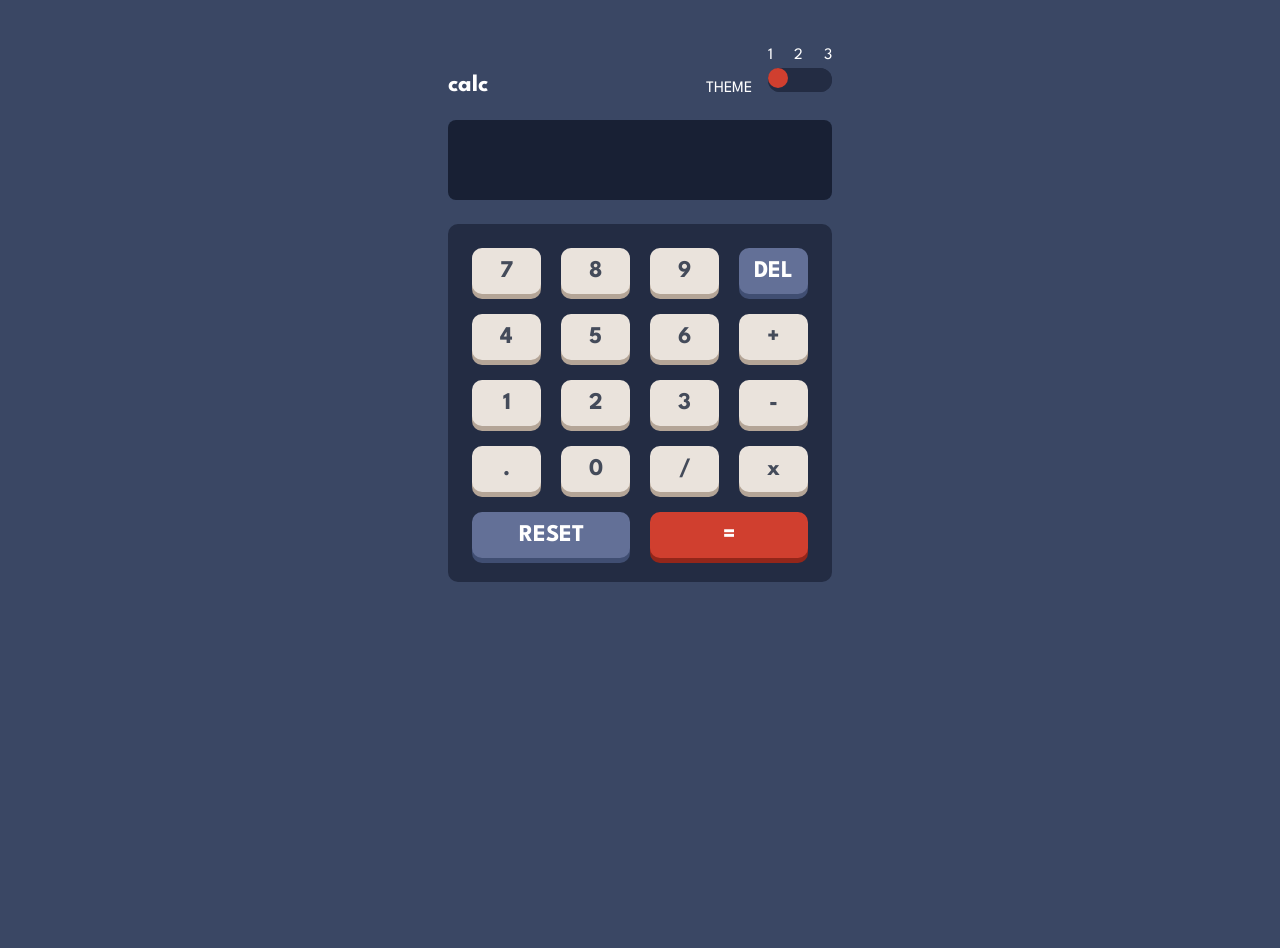
==== index.html @ 7a03cab5 "Initailized the repo with the initial files" ====
<!DOCTYPE html>
<html lang="en">

<head>
  <meta charset="UTF-8">
  <meta http-equiv="X-UA-Compatible" content="IE=edge">
  <meta name="viewport" content="width=device-width, initial-scale=1.0">
  <meta name="author" content="Amos Senkao">
  <link rel="preconnect" href="https://fonts.googleapis.com">
  <link rel="preconnect" href="https://fonts.gstatic.com" crossorigin>
  <link href="https://fonts.googleapis.com/css2?family=League+Spartan:wght@400;500;600;700&display=swap"
    rel="stylesheet">

  <!-- jQuery library ----------------------- -->

  <script src="https://ajax.googleapis.com/ajax/libs/jquery/3.6.1/jquery.min.js"></script>
  <title>Frontend Mentor | Calculator app by Amos Senkao</title>
  <link rel="stylesheet" href="./styles/css/styles.css">
</head>

<body>
  <div class="root">
    <div class="container">
      <section class="top-row text-white">
        <div class="calc">
          <h2>calc</h2>
        </div>
        <div class="theme-container">
          <p>THEME</p>
          <div class="theme-picker">
            <div class="theme-number">
              <span>1</span><span>2</span><span>3</span>
            </div>
            <input type="range" min="1" max="3" value="1">
          </div>
        </div>
      </section>
      <section class="input-field">
        <input type="text" disabled>
      </section>
      <section class="buttons-container">
        <div class="button digit"><span>7</span></div>
        <div class="button digit"><span>8</span></div>
        <div class="button digit"><span>9</span></div>
        <div class="button dark-blue-bg text-white delete"><span>DEL</span></div>
        <div class="button digit"><span>4</span></div>
        <div class="button digit"><span>5</span></div>
        <div class="button digit"><span>6</span></div>
        <div class="button operator"><span>+</span></div>
        <div class="button digit"><span>1</span></div>
        <div class="button digit"><span>2</span></div>
        <div class="button digit"><span>3</span></div>
        <div class="button operator"><span>-</span></div>
        <div class="button digit"><span>.</span></div>
        <div class="button digit"><span>0</span></div>
        <div class="button operator"><span>/</span></div>
        <div class="button operator"><span>x</span></div>
        <div class="button reset dark-blue-bg text-white"><span>RESET</span></div>
        <div class="button equal-sign text-white red-bg"><span>=</span></div>
      </section>
    </div>
  </div>
  <script src="./javascript/script.js"></script>
</body>

</html>
---- styles/css/styles.css ----
*{padding:0;margin:0;box-sizing:border-box}body{font-size:1rem;font-family:"League Spartan",sans-serif;font-weight:normal;background-color:#3a4764;padding-bottom:3rem}.root{background-color:#3a4764;min-height:100vh;display:flex;justify-content:center;align-items:flex-start;padding-bottom:3rem}.text-white{color:#fff}.container{width:384px;display:flex;flex-direction:column;gap:1.5rem;position:relative;top:3rem}.top-row{display:flex;justify-content:space-between;align-items:flex-end}.top-row .theme-container{display:flex;align-items:flex-end;gap:1rem}.top-row .theme-container input[type=range]{-moz-appearance:none;-webkit-appearance:none;appearance:none;outline:none;border-radius:15px;height:1.5rem;width:4rem;background-color:#232c43;position:relative;margin-top:.3rem}.top-row .theme-container input[type=range]::-moz-range-track{background:#232c43;border-radius:15px;height:1.5rem}.top-row .theme-container input[type=range]::-ms-track{background:#232c43;border-radius:15px;height:1.5rem}.top-row .theme-container input[type=range]::-webkit-slider-runnable-track{background:#232c43;border-radius:15px;height:1.5rem}.top-row .theme-container input[type=range]::-webkit-slider-thumb{-moz-appearance:none;-webkit-appearance:none;appearance:none;outline:none;background:#d03f2f;height:1.25rem;width:1.25rem;border-radius:50%;cursor:pointer}.top-row .theme-container input[type=range]::-moz-range-thumb{-moz-appearance:none;-webkit-appearance:none;appearance:none;outline:none;border:none;background:#d03f2f;height:1.25rem;width:1.25rem;border-radius:50%}.top-row .theme-container input[type=range]::-ms-thumb{-moz-appearance:none;-webkit-appearance:none;appearance:none;outline:none;border:none;background:#d03f2f;height:1.25rem;width:1.25rem;border-radius:50%}.top-row .theme-container .theme-number{display:flex;justify-content:space-between}.input-field{height:5rem}.input-field input{width:100%;height:100%;background-color:#182034;border:none;border-radius:8px;color:#fff;font-size:2rem;padding-right:1rem;outline:none;text-align:right;caret-color:#d03f2f}.buttons-container{display:grid;grid-template-columns:repeat(4, 1fr);gap:1.25rem;background-color:#232c43;padding:1.5rem;border-radius:10px}.buttons-container .button{background-color:#eae3dc;display:flex;justify-content:center;align-items:center;padding:.75rem 0;font-size:24px;font-weight:700;color:#444b5a;border-radius:10px;box-shadow:0 5px #b4a597;cursor:pointer}.buttons-container .button.text-white{color:#fff}.buttons-container .button.dark-blue-bg{background-color:#637097;box-shadow:0 5px #404e72}.buttons-container .button.red-bg{background-color:#d03f2f;box-shadow:0 5px #93261a}.buttons-container .button.reset{grid-column:1/span 2}.buttons-container .button.equal-sign{grid-column:3/span 2}
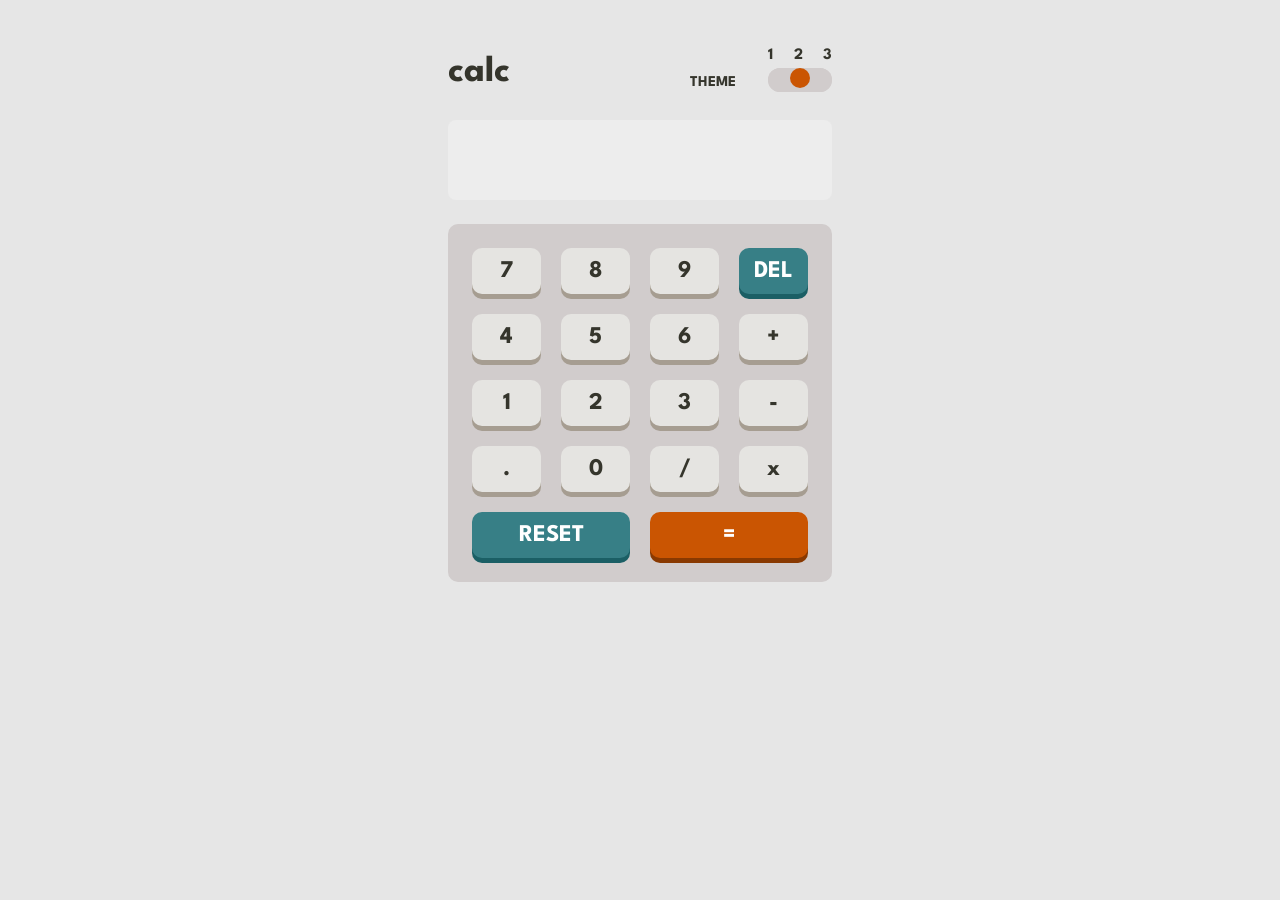
==== commit 6994d1ab: "Added styles for all the themes." ====
--- a/index.html
+++ b/index.html
@@ -31,7 +31,7 @@
             <div class="theme-number">
               <span>1</span><span>2</span><span>3</span>
             </div>
-            <input type="range" min="1" max="3" value="1">
+            <input type="range" min="1" max="3" value="2">
           </div>
         </div>
       </section>
--- a/styles/css/styles.css
+++ b/styles/css/styles.css
@@ -1 +1 @@
-*{padding:0;margin:0;box-sizing:border-box}body{font-size:1rem;font-family:"League Spartan",sans-serif;font-weight:normal;background-color:#3a4764;padding-bottom:3rem}.root{background-color:#3a4764;min-height:100vh;display:flex;justify-content:center;align-items:flex-start;padding-bottom:3rem}.text-white{color:#fff}.container{width:384px;display:flex;flex-direction:column;gap:1.5rem;position:relative;top:3rem}.top-row{display:flex;justify-content:space-between;align-items:flex-end}.top-row .theme-container{display:flex;align-items:flex-end;gap:1rem}.top-row .theme-container input[type=range]{-moz-appearance:none;-webkit-appearance:none;appearance:none;outline:none;border-radius:15px;height:1.5rem;width:4rem;background-color:#232c43;position:relative;margin-top:.3rem}.top-row .theme-container input[type=range]::-moz-range-track{background:#232c43;border-radius:15px;height:1.5rem}.top-row .theme-container input[type=range]::-ms-track{background:#232c43;border-radius:15px;height:1.5rem}.top-row .theme-container input[type=range]::-webkit-slider-runnable-track{background:#232c43;border-radius:15px;height:1.5rem}.top-row .theme-container input[type=range]::-webkit-slider-thumb{-moz-appearance:none;-webkit-appearance:none;appearance:none;outline:none;background:#d03f2f;height:1.25rem;width:1.25rem;border-radius:50%;cursor:pointer}.top-row .theme-container input[type=range]::-moz-range-thumb{-moz-appearance:none;-webkit-appearance:none;appearance:none;outline:none;border:none;background:#d03f2f;height:1.25rem;width:1.25rem;border-radius:50%}.top-row .theme-container input[type=range]::-ms-thumb{-moz-appearance:none;-webkit-appearance:none;appearance:none;outline:none;border:none;background:#d03f2f;height:1.25rem;width:1.25rem;border-radius:50%}.top-row .theme-container .theme-number{display:flex;justify-content:space-between}.input-field{height:5rem}.input-field input{width:100%;height:100%;background-color:#182034;border:none;border-radius:8px;color:#fff;font-size:2rem;padding-right:1rem;outline:none;text-align:right;caret-color:#d03f2f}.buttons-container{display:grid;grid-template-columns:repeat(4, 1fr);gap:1.25rem;background-color:#232c43;padding:1.5rem;border-radius:10px}.buttons-container .button{background-color:#eae3dc;display:flex;justify-content:center;align-items:center;padding:.75rem 0;font-size:24px;font-weight:700;color:#444b5a;border-radius:10px;box-shadow:0 5px #b4a597;cursor:pointer}.buttons-container .button.text-white{color:#fff}.buttons-container .button.dark-blue-bg{background-color:#637097;box-shadow:0 5px #404e72}.buttons-container .button.red-bg{background-color:#d03f2f;box-shadow:0 5px #93261a}.buttons-container .button.reset{grid-column:1/span 2}.buttons-container .button.equal-sign{grid-column:3/span 2}+body.theme-2{background-color:#e6e6e6}body.theme-2 .root{background-color:#e6e6e6}body.theme-2 .top-row .theme-container input[type=range]{-moz-appearance:none;-webkit-appearance:none;appearance:none;outline:none;border-radius:15px;height:1.5rem;width:4rem;background-color:#d1cccc;position:relative;cursor:pointer}body.theme-2 .top-row .theme-container input[type=range]::-moz-range-track{background:#d1cccc;border-radius:15px;height:1.5rem}body.theme-2 .top-row .theme-container input[type=range]::-ms-track{background:#d1cccc;border-radius:15px;height:1.5rem}body.theme-2 .top-row .theme-container input[type=range]::-webkit-slider-runnable-track{background:#d1cccc;border-radius:15px;height:1.5rem}body.theme-2 .top-row .theme-container input[type=range]::-webkit-slider-thumb{-moz-appearance:none;-webkit-appearance:none;appearance:none;outline:none;background:#ca5502;height:1.25rem;width:1.25rem;border-radius:50%;cursor:pointer}body.theme-2 .top-row .theme-container input[type=range]::-moz-range-thumb{-moz-appearance:none;-webkit-appearance:none;appearance:none;outline:none;border:none;background:#ca5502;height:1.25rem;width:1.25rem;border-radius:50%}body.theme-2 .top-row .theme-container input[type=range]::-ms-thumb{-moz-appearance:none;-webkit-appearance:none;appearance:none;outline:none;border:none;background:#ca5502;height:1.25rem;width:1.25rem;border-radius:50%}body.theme-2 .text-white{color:#35352c}body.theme-2 .input-field input{background-color:#ededed;color:#35352c}body.theme-2 .buttons-container{background-color:#d1cccc}body.theme-2 .buttons-container .button{background-color:#e5e4e1;color:#35352c;box-shadow:0 5px #a69d91}body.theme-2 .buttons-container .button.text-white{color:#fff}body.theme-2 .buttons-container .button.delete,body.theme-2 .buttons-container .button.reset{background-color:#377f86;box-shadow:0 5px #1b5f65}body.theme-2 .buttons-container .button.equal-sign{background-color:#ca5502;box-shadow:0 5px #893901}body.theme-3{background-color:#160628}body.theme-3 .root{background-color:#160628}body.theme-3 .top-row .theme-container input[type=range]{-moz-appearance:none;-webkit-appearance:none;appearance:none;outline:none;border-radius:15px;height:1.5rem;width:4rem;background-color:#1d0934;position:relative;cursor:pointer}body.theme-3 .top-row .theme-container input[type=range]::-moz-range-track{background:#1d0934;border-radius:15px;height:1.5rem}body.theme-3 .top-row .theme-container input[type=range]::-ms-track{background:#1d0934;border-radius:15px;height:1.5rem}body.theme-3 .top-row .theme-container input[type=range]::-webkit-slider-runnable-track{background:#1d0934;border-radius:15px;height:1.5rem}body.theme-3 .top-row .theme-container input[type=range]::-webkit-slider-thumb{-moz-appearance:none;-webkit-appearance:none;appearance:none;outline:none;background:#00e0d1;height:1.25rem;width:1.25rem;border-radius:50%;cursor:pointer}body.theme-3 .top-row .theme-container input[type=range]::-moz-range-thumb{-moz-appearance:none;-webkit-appearance:none;appearance:none;outline:none;border:none;background:#00e0d1;height:1.25rem;width:1.25rem;border-radius:50%}body.theme-3 .top-row .theme-container input[type=range]::-ms-thumb{-moz-appearance:none;-webkit-appearance:none;appearance:none;outline:none;border:none;background:#00e0d1;height:1.25rem;width:1.25rem;border-radius:50%}body.theme-3 .text-white{color:#ffe53d}body.theme-3 .input-field input{background-color:#1d0934;color:#ffe53d}body.theme-3 .buttons-container{background-color:#1d0934}body.theme-3 .buttons-container .button{background-color:#341c4f;color:#ffe53d;box-shadow:0 5px #871c9c}body.theme-3 .buttons-container .button.text-white{color:#fff}body.theme-3 .buttons-container .button.delete,body.theme-3 .buttons-container .button.reset{background-color:#58077d;box-shadow:0 5px #bc15f4}body.theme-3 .buttons-container .button.equal-sign{background-color:#00e0d1;box-shadow:0 5px #6cf9f2;color:#1b2428}*{padding:0;margin:0;box-sizing:border-box;transition:.25s}body{font-size:1rem;font-family:"League Spartan",sans-serif;font-weight:normal;background-color:#3a4764}.root{background-color:#3a4764;min-height:100vh;display:flex;justify-content:center;align-items:flex-start}.text-white{color:#fff}.container{width:384px;display:flex;flex-direction:column;gap:1.5rem;position:relative;top:3rem}.top-row{display:flex;justify-content:space-between;align-items:center}.top-row .calc h2{font-size:2.3rem}.top-row .theme-container{display:flex;align-items:flex-end;gap:2rem;font-weight:700}.top-row .theme-container p{margin-bottom:7px;font-size:15px}.top-row .theme-container input[type=range]{-moz-appearance:none;-webkit-appearance:none;appearance:none;outline:none;border-radius:15px;height:1.5rem;width:4rem;background-color:#232c43;position:relative;cursor:pointer;margin-top:.3rem}.top-row .theme-container input[type=range]::-moz-range-track{background:#232c43;border-radius:15px;height:1.5rem}.top-row .theme-container input[type=range]::-ms-track{background:#232c43;border-radius:15px;height:1.5rem}.top-row .theme-container input[type=range]::-webkit-slider-runnable-track{background:#232c43;border-radius:15px;height:1.5rem}.top-row .theme-container input[type=range]::-webkit-slider-thumb{-moz-appearance:none;-webkit-appearance:none;appearance:none;outline:none;background:#d03f2f;height:1.25rem;width:1.25rem;border-radius:50%;cursor:pointer}.top-row .theme-container input[type=range]::-moz-range-thumb{-moz-appearance:none;-webkit-appearance:none;appearance:none;outline:none;border:none;background:#d03f2f;height:1.25rem;width:1.25rem;border-radius:50%}.top-row .theme-container input[type=range]::-ms-thumb{-moz-appearance:none;-webkit-appearance:none;appearance:none;outline:none;border:none;background:#d03f2f;height:1.25rem;width:1.25rem;border-radius:50%}.top-row .theme-container .theme-number{display:flex;justify-content:space-between}.input-field{height:5rem}.input-field input{width:100%;height:100%;background-color:#182034;border:none;border-radius:8px;color:#fff;font-size:2rem;font-weight:700;padding-right:1rem;outline:none;text-align:right}.buttons-container{display:grid;grid-template-columns:repeat(4, 1fr);gap:1.25rem;background-color:#232c43;padding:1.5rem;border-radius:10px}.buttons-container .button{background-color:#eae3dc;display:flex;justify-content:center;align-items:center;padding:.75rem 0;font-size:24px;font-weight:700;color:#444b5a;border-radius:10px;box-shadow:0 5px #b4a597;cursor:pointer}.buttons-container .button.text-white{color:#fff}.buttons-container .button.dark-blue-bg{background-color:#637097;box-shadow:0 5px #404e72}.buttons-container .button.red-bg{background-color:#d03f2f;box-shadow:0 5px #93261a}.buttons-container .button.reset{grid-column:1/span 2}.buttons-container .button.equal-sign{grid-column:3/span 2}@media screen and (max-width: 450px){.container{width:85%}}@media screen and (max-width: 350px){.container{width:90%}.buttons-container .button{font-size:5vw}}
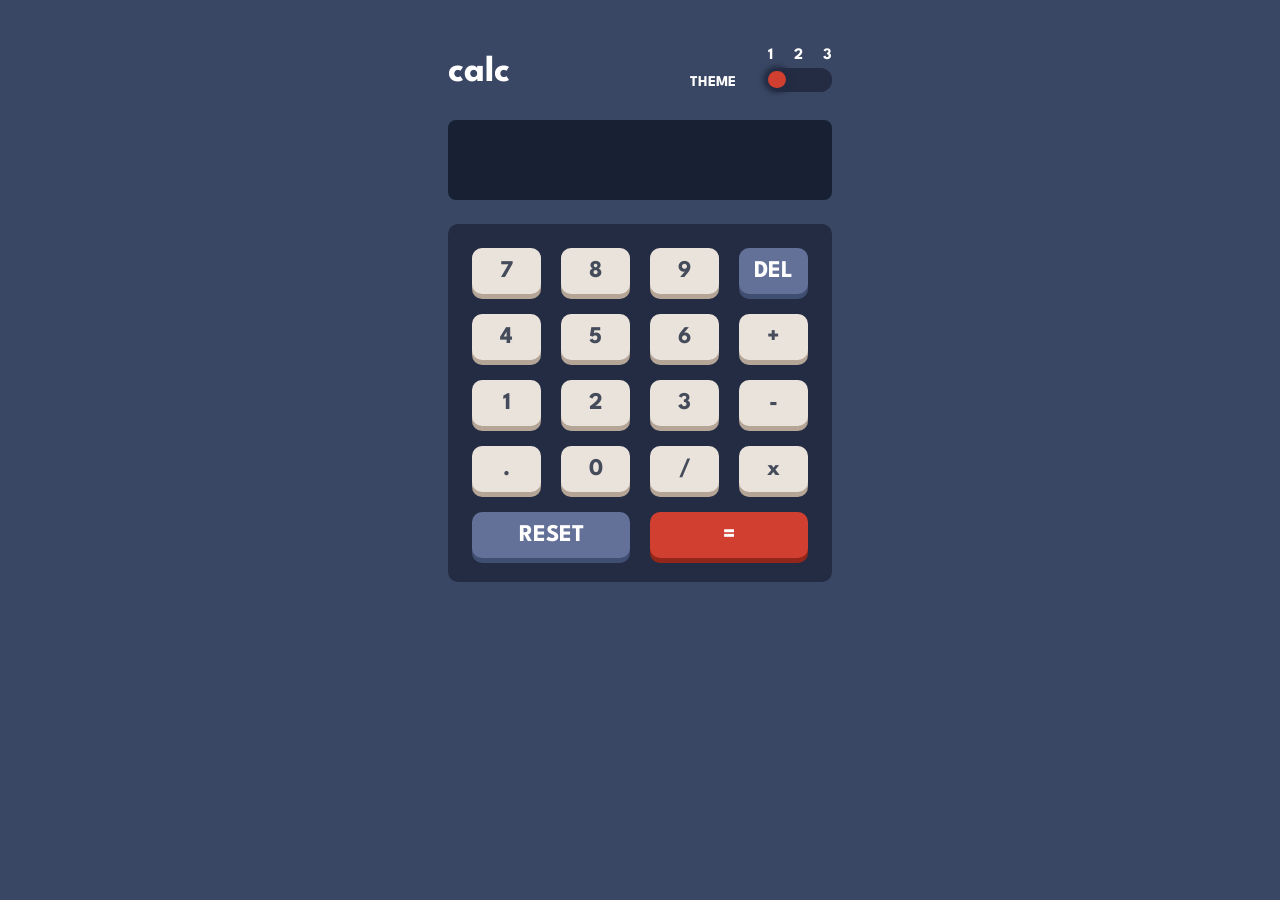
==== commit a250c814: "Added some finishing touches to the code" ====
--- a/index.html
+++ b/index.html
@@ -31,7 +31,7 @@
             <div class="theme-number">
               <span>1</span><span>2</span><span>3</span>
             </div>
-            <input type="range" min="1" max="3" value="2">
+            <input type="range" min="1" max="3" value="1">
           </div>
         </div>
       </section>
--- a/styles/css/styles.css
+++ b/styles/css/styles.css
@@ -1 +1 @@
-body.theme-2{background-color:#e6e6e6}body.theme-2 .root{background-color:#e6e6e6}body.theme-2 .top-row .theme-container input[type=range]{-moz-appearance:none;-webkit-appearance:none;appearance:none;outline:none;border-radius:15px;height:1.5rem;width:4rem;background-color:#d1cccc;position:relative;cursor:pointer}body.theme-2 .top-row .theme-container input[type=range]::-moz-range-track{background:#d1cccc;border-radius:15px;height:1.5rem}body.theme-2 .top-row .theme-container input[type=range]::-ms-track{background:#d1cccc;border-radius:15px;height:1.5rem}body.theme-2 .top-row .theme-container input[type=range]::-webkit-slider-runnable-track{background:#d1cccc;border-radius:15px;height:1.5rem}body.theme-2 .top-row .theme-container input[type=range]::-webkit-slider-thumb{-moz-appearance:none;-webkit-appearance:none;appearance:none;outline:none;background:#ca5502;height:1.25rem;width:1.25rem;border-radius:50%;cursor:pointer}body.theme-2 .top-row .theme-container input[type=range]::-moz-range-thumb{-moz-appearance:none;-webkit-appearance:none;appearance:none;outline:none;border:none;background:#ca5502;height:1.25rem;width:1.25rem;border-radius:50%}body.theme-2 .top-row .theme-container input[type=range]::-ms-thumb{-moz-appearance:none;-webkit-appearance:none;appearance:none;outline:none;border:none;background:#ca5502;height:1.25rem;width:1.25rem;border-radius:50%}body.theme-2 .text-white{color:#35352c}body.theme-2 .input-field input{background-color:#ededed;color:#35352c}body.theme-2 .buttons-container{background-color:#d1cccc}body.theme-2 .buttons-container .button{background-color:#e5e4e1;color:#35352c;box-shadow:0 5px #a69d91}body.theme-2 .buttons-container .button.text-white{color:#fff}body.theme-2 .buttons-container .button.delete,body.theme-2 .buttons-container .button.reset{background-color:#377f86;box-shadow:0 5px #1b5f65}body.theme-2 .buttons-container .button.equal-sign{background-color:#ca5502;box-shadow:0 5px #893901}body.theme-3{background-color:#160628}body.theme-3 .root{background-color:#160628}body.theme-3 .top-row .theme-container input[type=range]{-moz-appearance:none;-webkit-appearance:none;appearance:none;outline:none;border-radius:15px;height:1.5rem;width:4rem;background-color:#1d0934;position:relative;cursor:pointer}body.theme-3 .top-row .theme-container input[type=range]::-moz-range-track{background:#1d0934;border-radius:15px;height:1.5rem}body.theme-3 .top-row .theme-container input[type=range]::-ms-track{background:#1d0934;border-radius:15px;height:1.5rem}body.theme-3 .top-row .theme-container input[type=range]::-webkit-slider-runnable-track{background:#1d0934;border-radius:15px;height:1.5rem}body.theme-3 .top-row .theme-container input[type=range]::-webkit-slider-thumb{-moz-appearance:none;-webkit-appearance:none;appearance:none;outline:none;background:#00e0d1;height:1.25rem;width:1.25rem;border-radius:50%;cursor:pointer}body.theme-3 .top-row .theme-container input[type=range]::-moz-range-thumb{-moz-appearance:none;-webkit-appearance:none;appearance:none;outline:none;border:none;background:#00e0d1;height:1.25rem;width:1.25rem;border-radius:50%}body.theme-3 .top-row .theme-container input[type=range]::-ms-thumb{-moz-appearance:none;-webkit-appearance:none;appearance:none;outline:none;border:none;background:#00e0d1;height:1.25rem;width:1.25rem;border-radius:50%}body.theme-3 .text-white{color:#ffe53d}body.theme-3 .input-field input{background-color:#1d0934;color:#ffe53d}body.theme-3 .buttons-container{background-color:#1d0934}body.theme-3 .buttons-container .button{background-color:#341c4f;color:#ffe53d;box-shadow:0 5px #871c9c}body.theme-3 .buttons-container .button.text-white{color:#fff}body.theme-3 .buttons-container .button.delete,body.theme-3 .buttons-container .button.reset{background-color:#58077d;box-shadow:0 5px #bc15f4}body.theme-3 .buttons-container .button.equal-sign{background-color:#00e0d1;box-shadow:0 5px #6cf9f2;color:#1b2428}*{padding:0;margin:0;box-sizing:border-box;transition:.25s}body{font-size:1rem;font-family:"League Spartan",sans-serif;font-weight:normal;background-color:#3a4764}.root{background-color:#3a4764;min-height:100vh;display:flex;justify-content:center;align-items:flex-start}.text-white{color:#fff}.container{width:384px;display:flex;flex-direction:column;gap:1.5rem;position:relative;top:3rem}.top-row{display:flex;justify-content:space-between;align-items:center}.top-row .calc h2{font-size:2.3rem}.top-row .theme-container{display:flex;align-items:flex-end;gap:2rem;font-weight:700}.top-row .theme-container p{margin-bottom:7px;font-size:15px}.top-row .theme-container input[type=range]{-moz-appearance:none;-webkit-appearance:none;appearance:none;outline:none;border-radius:15px;height:1.5rem;width:4rem;background-color:#232c43;position:relative;cursor:pointer;margin-top:.3rem}.top-row .theme-container input[type=range]::-moz-range-track{background:#232c43;border-radius:15px;height:1.5rem}.top-row .theme-container input[type=range]::-ms-track{background:#232c43;border-radius:15px;height:1.5rem}.top-row .theme-container input[type=range]::-webkit-slider-runnable-track{background:#232c43;border-radius:15px;height:1.5rem}.top-row .theme-container input[type=range]::-webkit-slider-thumb{-moz-appearance:none;-webkit-appearance:none;appearance:none;outline:none;background:#d03f2f;height:1.25rem;width:1.25rem;border-radius:50%;cursor:pointer}.top-row .theme-container input[type=range]::-moz-range-thumb{-moz-appearance:none;-webkit-appearance:none;appearance:none;outline:none;border:none;background:#d03f2f;height:1.25rem;width:1.25rem;border-radius:50%}.top-row .theme-container input[type=range]::-ms-thumb{-moz-appearance:none;-webkit-appearance:none;appearance:none;outline:none;border:none;background:#d03f2f;height:1.25rem;width:1.25rem;border-radius:50%}.top-row .theme-container .theme-number{display:flex;justify-content:space-between}.input-field{height:5rem}.input-field input{width:100%;height:100%;background-color:#182034;border:none;border-radius:8px;color:#fff;font-size:2rem;font-weight:700;padding-right:1rem;outline:none;text-align:right}.buttons-container{display:grid;grid-template-columns:repeat(4, 1fr);gap:1.25rem;background-color:#232c43;padding:1.5rem;border-radius:10px}.buttons-container .button{background-color:#eae3dc;display:flex;justify-content:center;align-items:center;padding:.75rem 0;font-size:24px;font-weight:700;color:#444b5a;border-radius:10px;box-shadow:0 5px #b4a597;cursor:pointer}.buttons-container .button.text-white{color:#fff}.buttons-container .button.dark-blue-bg{background-color:#637097;box-shadow:0 5px #404e72}.buttons-container .button.red-bg{background-color:#d03f2f;box-shadow:0 5px #93261a}.buttons-container .button.reset{grid-column:1/span 2}.buttons-container .button.equal-sign{grid-column:3/span 2}@media screen and (max-width: 450px){.container{width:85%}}@media screen and (max-width: 350px){.container{width:90%}.buttons-container .button{font-size:5vw}}+body.theme-2{background-color:#e6e6e6}body.theme-2 .root{background-color:#e6e6e6}body.theme-2 .top-row .theme-container input[type=range]{-moz-appearance:none;-webkit-appearance:none;appearance:none;outline:none;border-radius:15px;height:1.5rem;width:4rem;background-color:#d1cccc;position:relative;cursor:pointer}body.theme-2 .top-row .theme-container input[type=range]::-moz-range-track{background:#d1cccc;border-radius:15px;height:1.5rem}body.theme-2 .top-row .theme-container input[type=range]::-ms-track{background:#d1cccc;border-radius:15px;height:1.5rem}body.theme-2 .top-row .theme-container input[type=range]::-webkit-slider-runnable-track{background:#d1cccc;border-radius:15px;height:1.5rem}body.theme-2 .top-row .theme-container input[type=range]::-webkit-slider-thumb{-moz-appearance:none;-webkit-appearance:none;appearance:none;outline:none;background:#ca5502;height:1.1rem;width:1.1rem;border-radius:50%;cursor:pointer;position:relative;top:3px;box-shadow:0px 0px 5px 5px #d1cccc}body.theme-2 .top-row .theme-container input[type=range]::-moz-range-thumb{-moz-appearance:none;-webkit-appearance:none;appearance:none;outline:none;border:none;background:#ca5502;height:1.25rem;width:1.25rem;border-radius:50%;cursor:pointer;position:relative;top:3px;box-shadow:0px 0px 5px 5px #d1cccc}body.theme-2 .top-row .theme-container input[type=range]::-ms-thumb{-moz-appearance:none;-webkit-appearance:none;appearance:none;outline:none;border:none;background:#ca5502;height:1.25rem;width:1.25rem;border-radius:50%;cursor:pointer;position:relative;top:3px;box-shadow:0px 0px 5px 5px #d1cccc}body.theme-2 .text-white{color:#35352c}body.theme-2 .input-field input{background-color:#ededed;color:#35352c}body.theme-2 .buttons-container{background-color:#d1cccc}body.theme-2 .buttons-container .button{background-color:#e5e4e1;color:#35352c;box-shadow:0 5px #a69d91}body.theme-2 .buttons-container .button.text-white{color:#fff}body.theme-2 .buttons-container .button.delete,body.theme-2 .buttons-container .button.reset{background-color:#377f86;box-shadow:0 5px #1b5f65}body.theme-2 .buttons-container .button.equal-sign{background-color:#ca5502;box-shadow:0 5px #893901}body.theme-3{background-color:#160628}body.theme-3 .root{background-color:#160628}body.theme-3 .top-row .theme-container input[type=range]{-moz-appearance:none;-webkit-appearance:none;appearance:none;outline:none;border-radius:15px;height:1.5rem;width:4rem;background-color:#1d0934;position:relative;cursor:pointer}body.theme-3 .top-row .theme-container input[type=range]::-moz-range-track{background:#1d0934;border-radius:15px;height:1.5rem}body.theme-3 .top-row .theme-container input[type=range]::-ms-track{background:#1d0934;border-radius:15px;height:1.5rem}body.theme-3 .top-row .theme-container input[type=range]::-webkit-slider-runnable-track{background:#1d0934;border-radius:15px;height:1.5rem}body.theme-3 .top-row .theme-container input[type=range]::-webkit-slider-thumb{-moz-appearance:none;-webkit-appearance:none;appearance:none;outline:none;background:#00e0d1;height:1.1rem;width:1.1rem;border-radius:50%;cursor:pointer;position:relative;top:3px;box-shadow:0px 0px 5px 5px #1d0934}body.theme-3 .top-row .theme-container input[type=range]::-moz-range-thumb{-moz-appearance:none;-webkit-appearance:none;appearance:none;outline:none;border:none;background:#00e0d1;height:1.25rem;width:1.25rem;border-radius:50%;cursor:pointer;position:relative;top:3px;box-shadow:0px 0px 5px 5px #1d0934}body.theme-3 .top-row .theme-container input[type=range]::-ms-thumb{-moz-appearance:none;-webkit-appearance:none;appearance:none;outline:none;border:none;background:#00e0d1;height:1.25rem;width:1.25rem;border-radius:50%;cursor:pointer;position:relative;top:3px;box-shadow:0px 0px 5px 5px #1d0934}body.theme-3 .text-white{color:#ffe53d}body.theme-3 .input-field input{background-color:#1d0934;color:#ffe53d}body.theme-3 .buttons-container{background-color:#1d0934}body.theme-3 .buttons-container .button{background-color:#341c4f;color:#ffe53d;box-shadow:0 5px #871c9c}body.theme-3 .buttons-container .button.text-white{color:#fff}body.theme-3 .buttons-container .button.delete,body.theme-3 .buttons-container .button.reset{background-color:#58077d;box-shadow:0 5px #bc15f4}body.theme-3 .buttons-container .button.equal-sign{background-color:#00e0d1;box-shadow:0 5px #6cf9f2;color:#1b2428}*{padding:0;margin:0;box-sizing:border-box;transition:.25s}body{font-size:1rem;font-family:"League Spartan",sans-serif;font-weight:normal;background-color:#3a4764}.root{background-color:#3a4764;min-height:100vh;display:flex;justify-content:center;align-items:flex-start}.text-white{color:#fff}.container{width:384px;display:flex;flex-direction:column;gap:1.5rem;position:relative;top:3rem}.top-row{display:flex;justify-content:space-between;align-items:center}.top-row .calc h2{font-size:2.3rem}.top-row .theme-container{display:flex;align-items:flex-end;gap:2rem;font-weight:700}.top-row .theme-container p{margin-bottom:7px;font-size:15px}.top-row .theme-container input[type=range]{-moz-appearance:none;-webkit-appearance:none;appearance:none;outline:none;border-radius:15px;height:1.5rem;width:4rem;background-color:#232c43;position:relative;cursor:pointer;margin-top:.3rem}.top-row .theme-container input[type=range]::-moz-range-track{background:#232c43;border-radius:15px;height:1.5rem}.top-row .theme-container input[type=range]::-ms-track{background:#232c43;border-radius:15px;height:1.5rem}.top-row .theme-container input[type=range]::-webkit-slider-runnable-track{background:#232c43;border-radius:15px;height:1.5rem}.top-row .theme-container input[type=range]::-webkit-slider-thumb{-moz-appearance:none;-webkit-appearance:none;appearance:none;outline:none;background:#d03f2f;height:1.1rem;width:1.1rem;border-radius:50%;cursor:pointer;position:relative;top:3px;box-shadow:0px 0px 5px 5px #232c43}.top-row .theme-container input[type=range]::-moz-range-thumb{-moz-appearance:none;-webkit-appearance:none;appearance:none;outline:none;border:none;background:#d03f2f;height:1.25rem;width:1.25rem;border-radius:50%;cursor:pointer;position:relative;top:3px;box-shadow:0px 0px 5px 5px #232c43}.top-row .theme-container input[type=range]::-ms-thumb{-moz-appearance:none;-webkit-appearance:none;appearance:none;outline:none;border:none;background:#d03f2f;height:1.25rem;width:1.25rem;border-radius:50%;cursor:pointer;position:relative;top:3px;box-shadow:0px 0px 5px 5px #232c43}.top-row .theme-container .theme-number{display:flex;justify-content:space-between}.input-field{height:5rem}.input-field input{width:100%;height:100%;background-color:#182034;border:none;border-radius:8px;color:#fff;font-size:2rem;font-weight:700;padding-right:1rem;outline:none;text-align:right}.buttons-container{display:grid;grid-template-columns:repeat(4, 1fr);gap:1.25rem;background-color:#232c43;padding:1.5rem;border-radius:10px}.buttons-container .button{background-color:#eae3dc;display:flex;justify-content:center;align-items:center;position:relative;padding:.75rem 0;font-size:24px;font-weight:700;color:#444b5a;border-radius:10px;box-shadow:0 5px #b4a597;cursor:pointer}.buttons-container .button.text-white{color:#fff}.buttons-container .button.dark-blue-bg{background-color:#637097;box-shadow:0 5px #404e72}.buttons-container .button.red-bg{background-color:#d03f2f;box-shadow:0 5px #93261a}.buttons-container .button.reset{grid-column:1/span 2}.buttons-container .button.equal-sign{grid-column:3/span 2}@media screen and (max-width: 450px){.container{width:85%}}@media screen and (max-width: 350px){.container{width:90%}.buttons-container .button{font-size:5vw}}
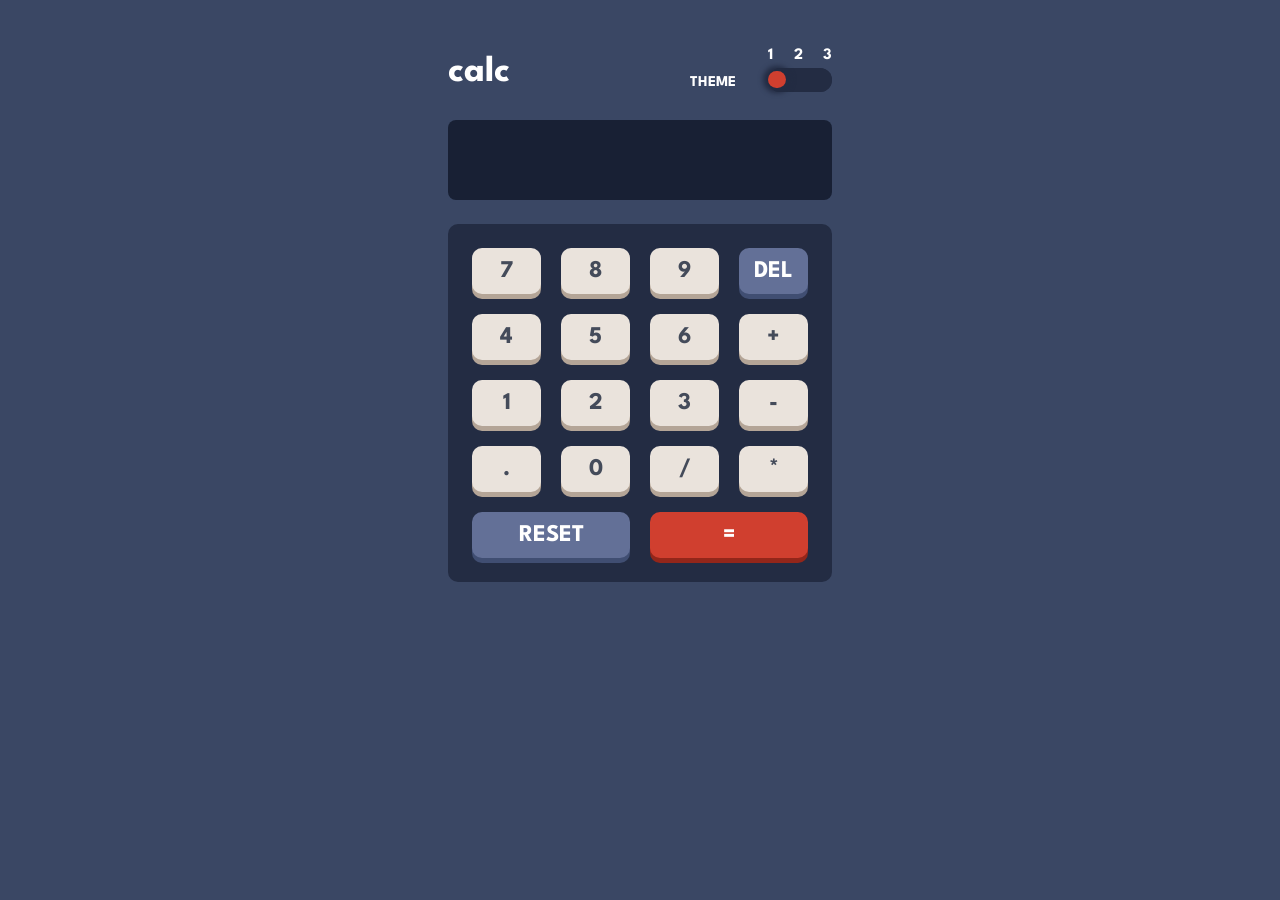
==== commit 96359a4c: "Rewrote the calculator logic in the Javascript file" ====
--- a/index.html
+++ b/index.html
@@ -1,66 +1,68 @@
 <!DOCTYPE html>
 <html lang="en">
+	<head>
+		<meta charset="UTF-8" />
+		<meta http-equiv="X-UA-Compatible" content="IE=edge" />
+		<meta name="viewport" content="width=device-width, initial-scale=1.0" />
+		<meta name="author" content="Amos Senkao" />
+		<link rel="preconnect" href="https://fonts.googleapis.com" />
+		<link rel="preconnect" href="https://fonts.gstatic.com" crossorigin />
+		<link
+			href="https://fonts.googleapis.com/css2?family=League+Spartan:wght@400;500;600;700&display=swap"
+			rel="stylesheet"
+		/>
 
-<head>
-  <meta charset="UTF-8">
-  <meta http-equiv="X-UA-Compatible" content="IE=edge">
-  <meta name="viewport" content="width=device-width, initial-scale=1.0">
-  <meta name="author" content="Amos Senkao">
-  <link rel="preconnect" href="https://fonts.googleapis.com">
-  <link rel="preconnect" href="https://fonts.gstatic.com" crossorigin>
-  <link href="https://fonts.googleapis.com/css2?family=League+Spartan:wght@400;500;600;700&display=swap"
-    rel="stylesheet">
+		<!-- jQuery library ----------------------- -->
 
-  <!-- jQuery library ----------------------- -->
+		<script src="https://ajax.googleapis.com/ajax/libs/jquery/3.6.1/jquery.min.js"></script>
+		<title>Frontend Mentor | Calculator app by Amos Senkao</title>
+		<link rel="stylesheet" href="./styles/css/styles.css" />
+	</head>
 
-  <script src="https://ajax.googleapis.com/ajax/libs/jquery/3.6.1/jquery.min.js"></script>
-  <title>Frontend Mentor | Calculator app by Amos Senkao</title>
-  <link rel="stylesheet" href="./styles/css/styles.css">
-</head>
-
-<body>
-  <div class="root">
-    <div class="container">
-      <section class="top-row text-white">
-        <div class="calc">
-          <h2>calc</h2>
-        </div>
-        <div class="theme-container">
-          <p>THEME</p>
-          <div class="theme-picker">
-            <div class="theme-number">
-              <span>1</span><span>2</span><span>3</span>
-            </div>
-            <input type="range" min="1" max="3" value="1">
-          </div>
-        </div>
-      </section>
-      <section class="input-field">
-        <input type="text" disabled>
-      </section>
-      <section class="buttons-container">
-        <div class="button digit"><span>7</span></div>
-        <div class="button digit"><span>8</span></div>
-        <div class="button digit"><span>9</span></div>
-        <div class="button dark-blue-bg text-white delete"><span>DEL</span></div>
-        <div class="button digit"><span>4</span></div>
-        <div class="button digit"><span>5</span></div>
-        <div class="button digit"><span>6</span></div>
-        <div class="button operator"><span>+</span></div>
-        <div class="button digit"><span>1</span></div>
-        <div class="button digit"><span>2</span></div>
-        <div class="button digit"><span>3</span></div>
-        <div class="button operator"><span>-</span></div>
-        <div class="button digit"><span>.</span></div>
-        <div class="button digit"><span>0</span></div>
-        <div class="button operator"><span>/</span></div>
-        <div class="button operator"><span>x</span></div>
-        <div class="button reset dark-blue-bg text-white"><span>RESET</span></div>
-        <div class="button equal-sign text-white red-bg"><span>=</span></div>
-      </section>
-    </div>
-  </div>
-  <script src="./javascript/script.js"></script>
-</body>
-
-</html>+	<body>
+		<div class="root">
+			<div class="container">
+				<section class="top-row text-white">
+					<div class="calc">
+						<h2>calc</h2>
+					</div>
+					<div class="theme-container">
+						<p>THEME</p>
+						<div class="theme-picker">
+							<div class="theme-number">
+								<span>1</span><span>2</span><span>3</span>
+							</div>
+							<input type="range" min="1" max="3" value="1" />
+						</div>
+					</div>
+				</section>
+				<section class="input-field">
+					<input type="text" disabled />
+				</section>
+				<section class="buttons-container">
+					<div class="btn"><span>7</span></div>
+					<div class="btn"><span>8</span></div>
+					<div class="btn"><span>9</span></div>
+					<div class="btn dark-blue-bg text-white delete"><span>DEL</span></div>
+					<div class="btn"><span>4</span></div>
+					<div class="btn"><span>5</span></div>
+					<div class="btn"><span>6</span></div>
+					<div class="btn"><span>+</span></div>
+					<div class="btn"><span>1</span></div>
+					<div class="btn"><span>2</span></div>
+					<div class="btn"><span>3</span></div>
+					<div class="btn"><span>-</span></div>
+					<div class="btn"><span>.</span></div>
+					<div class="btn"><span>0</span></div>
+					<div class="btn"><span>/</span></div>
+					<div class="btn"><span>*</span></div>
+					<div class="btn reset dark-blue-bg text-white">
+						<span>RESET</span>
+					</div>
+					<div class="btn equal-sign text-white red-bg"><span>=</span></div>
+				</section>
+			</div>
+		</div>
+		<script src="./javascript/script.js"></script>
+	</body>
+</html>
--- a/styles/css/styles.css
+++ b/styles/css/styles.css
@@ -1 +1 @@
-body.theme-2{background-color:#e6e6e6}body.theme-2 .root{background-color:#e6e6e6}body.theme-2 .top-row .theme-container input[type=range]{-moz-appearance:none;-webkit-appearance:none;appearance:none;outline:none;border-radius:15px;height:1.5rem;width:4rem;background-color:#d1cccc;position:relative;cursor:pointer}body.theme-2 .top-row .theme-container input[type=range]::-moz-range-track{background:#d1cccc;border-radius:15px;height:1.5rem}body.theme-2 .top-row .theme-container input[type=range]::-ms-track{background:#d1cccc;border-radius:15px;height:1.5rem}body.theme-2 .top-row .theme-container input[type=range]::-webkit-slider-runnable-track{background:#d1cccc;border-radius:15px;height:1.5rem}body.theme-2 .top-row .theme-container input[type=range]::-webkit-slider-thumb{-moz-appearance:none;-webkit-appearance:none;appearance:none;outline:none;background:#ca5502;height:1.1rem;width:1.1rem;border-radius:50%;cursor:pointer;position:relative;top:3px;box-shadow:0px 0px 5px 5px #d1cccc}body.theme-2 .top-row .theme-container input[type=range]::-moz-range-thumb{-moz-appearance:none;-webkit-appearance:none;appearance:none;outline:none;border:none;background:#ca5502;height:1.25rem;width:1.25rem;border-radius:50%;cursor:pointer;position:relative;top:3px;box-shadow:0px 0px 5px 5px #d1cccc}body.theme-2 .top-row .theme-container input[type=range]::-ms-thumb{-moz-appearance:none;-webkit-appearance:none;appearance:none;outline:none;border:none;background:#ca5502;height:1.25rem;width:1.25rem;border-radius:50%;cursor:pointer;position:relative;top:3px;box-shadow:0px 0px 5px 5px #d1cccc}body.theme-2 .text-white{color:#35352c}body.theme-2 .input-field input{background-color:#ededed;color:#35352c}body.theme-2 .buttons-container{background-color:#d1cccc}body.theme-2 .buttons-container .button{background-color:#e5e4e1;color:#35352c;box-shadow:0 5px #a69d91}body.theme-2 .buttons-container .button.text-white{color:#fff}body.theme-2 .buttons-container .button.delete,body.theme-2 .buttons-container .button.reset{background-color:#377f86;box-shadow:0 5px #1b5f65}body.theme-2 .buttons-container .button.equal-sign{background-color:#ca5502;box-shadow:0 5px #893901}body.theme-3{background-color:#160628}body.theme-3 .root{background-color:#160628}body.theme-3 .top-row .theme-container input[type=range]{-moz-appearance:none;-webkit-appearance:none;appearance:none;outline:none;border-radius:15px;height:1.5rem;width:4rem;background-color:#1d0934;position:relative;cursor:pointer}body.theme-3 .top-row .theme-container input[type=range]::-moz-range-track{background:#1d0934;border-radius:15px;height:1.5rem}body.theme-3 .top-row .theme-container input[type=range]::-ms-track{background:#1d0934;border-radius:15px;height:1.5rem}body.theme-3 .top-row .theme-container input[type=range]::-webkit-slider-runnable-track{background:#1d0934;border-radius:15px;height:1.5rem}body.theme-3 .top-row .theme-container input[type=range]::-webkit-slider-thumb{-moz-appearance:none;-webkit-appearance:none;appearance:none;outline:none;background:#00e0d1;height:1.1rem;width:1.1rem;border-radius:50%;cursor:pointer;position:relative;top:3px;box-shadow:0px 0px 5px 5px #1d0934}body.theme-3 .top-row .theme-container input[type=range]::-moz-range-thumb{-moz-appearance:none;-webkit-appearance:none;appearance:none;outline:none;border:none;background:#00e0d1;height:1.25rem;width:1.25rem;border-radius:50%;cursor:pointer;position:relative;top:3px;box-shadow:0px 0px 5px 5px #1d0934}body.theme-3 .top-row .theme-container input[type=range]::-ms-thumb{-moz-appearance:none;-webkit-appearance:none;appearance:none;outline:none;border:none;background:#00e0d1;height:1.25rem;width:1.25rem;border-radius:50%;cursor:pointer;position:relative;top:3px;box-shadow:0px 0px 5px 5px #1d0934}body.theme-3 .text-white{color:#ffe53d}body.theme-3 .input-field input{background-color:#1d0934;color:#ffe53d}body.theme-3 .buttons-container{background-color:#1d0934}body.theme-3 .buttons-container .button{background-color:#341c4f;color:#ffe53d;box-shadow:0 5px #871c9c}body.theme-3 .buttons-container .button.text-white{color:#fff}body.theme-3 .buttons-container .button.delete,body.theme-3 .buttons-container .button.reset{background-color:#58077d;box-shadow:0 5px #bc15f4}body.theme-3 .buttons-container .button.equal-sign{background-color:#00e0d1;box-shadow:0 5px #6cf9f2;color:#1b2428}*{padding:0;margin:0;box-sizing:border-box;transition:.25s}body{font-size:1rem;font-family:"League Spartan",sans-serif;font-weight:normal;background-color:#3a4764}.root{background-color:#3a4764;min-height:100vh;display:flex;justify-content:center;align-items:flex-start}.text-white{color:#fff}.container{width:384px;display:flex;flex-direction:column;gap:1.5rem;position:relative;top:3rem}.top-row{display:flex;justify-content:space-between;align-items:center}.top-row .calc h2{font-size:2.3rem}.top-row .theme-container{display:flex;align-items:flex-end;gap:2rem;font-weight:700}.top-row .theme-container p{margin-bottom:7px;font-size:15px}.top-row .theme-container input[type=range]{-moz-appearance:none;-webkit-appearance:none;appearance:none;outline:none;border-radius:15px;height:1.5rem;width:4rem;background-color:#232c43;position:relative;cursor:pointer;margin-top:.3rem}.top-row .theme-container input[type=range]::-moz-range-track{background:#232c43;border-radius:15px;height:1.5rem}.top-row .theme-container input[type=range]::-ms-track{background:#232c43;border-radius:15px;height:1.5rem}.top-row .theme-container input[type=range]::-webkit-slider-runnable-track{background:#232c43;border-radius:15px;height:1.5rem}.top-row .theme-container input[type=range]::-webkit-slider-thumb{-moz-appearance:none;-webkit-appearance:none;appearance:none;outline:none;background:#d03f2f;height:1.1rem;width:1.1rem;border-radius:50%;cursor:pointer;position:relative;top:3px;box-shadow:0px 0px 5px 5px #232c43}.top-row .theme-container input[type=range]::-moz-range-thumb{-moz-appearance:none;-webkit-appearance:none;appearance:none;outline:none;border:none;background:#d03f2f;height:1.25rem;width:1.25rem;border-radius:50%;cursor:pointer;position:relative;top:3px;box-shadow:0px 0px 5px 5px #232c43}.top-row .theme-container input[type=range]::-ms-thumb{-moz-appearance:none;-webkit-appearance:none;appearance:none;outline:none;border:none;background:#d03f2f;height:1.25rem;width:1.25rem;border-radius:50%;cursor:pointer;position:relative;top:3px;box-shadow:0px 0px 5px 5px #232c43}.top-row .theme-container .theme-number{display:flex;justify-content:space-between}.input-field{height:5rem}.input-field input{width:100%;height:100%;background-color:#182034;border:none;border-radius:8px;color:#fff;font-size:2rem;font-weight:700;padding-right:1rem;outline:none;text-align:right}.buttons-container{display:grid;grid-template-columns:repeat(4, 1fr);gap:1.25rem;background-color:#232c43;padding:1.5rem;border-radius:10px}.buttons-container .button{background-color:#eae3dc;display:flex;justify-content:center;align-items:center;position:relative;padding:.75rem 0;font-size:24px;font-weight:700;color:#444b5a;border-radius:10px;box-shadow:0 5px #b4a597;cursor:pointer}.buttons-container .button.text-white{color:#fff}.buttons-container .button.dark-blue-bg{background-color:#637097;box-shadow:0 5px #404e72}.buttons-container .button.red-bg{background-color:#d03f2f;box-shadow:0 5px #93261a}.buttons-container .button.reset{grid-column:1/span 2}.buttons-container .button.equal-sign{grid-column:3/span 2}@media screen and (max-width: 450px){.container{width:85%}}@media screen and (max-width: 350px){.container{width:90%}.buttons-container .button{font-size:5vw}}+body.theme-2{background-color:#e6e6e6}body.theme-2 .root{background-color:#e6e6e6}body.theme-2 .top-row .theme-container input[type=range]{-moz-appearance:none;-webkit-appearance:none;appearance:none;outline:none;border-radius:15px;height:1.5rem;width:4rem;background-color:#d1cccc;position:relative;cursor:pointer}body.theme-2 .top-row .theme-container input[type=range]::-moz-range-track{background:#d1cccc;border-radius:15px;height:1.5rem}body.theme-2 .top-row .theme-container input[type=range]::-ms-track{background:#d1cccc;border-radius:15px;height:1.5rem}body.theme-2 .top-row .theme-container input[type=range]::-webkit-slider-runnable-track{background:#d1cccc;border-radius:15px;height:1.5rem}body.theme-2 .top-row .theme-container input[type=range]::-webkit-slider-thumb{-moz-appearance:none;-webkit-appearance:none;appearance:none;outline:none;background:#ca5502;height:1.1rem;width:1.1rem;border-radius:50%;cursor:pointer;position:relative;top:3px;box-shadow:0px 0px 5px 5px #d1cccc}body.theme-2 .top-row .theme-container input[type=range]::-moz-range-thumb{-moz-appearance:none;-webkit-appearance:none;appearance:none;outline:none;border:none;background:#ca5502;height:1.25rem;width:1.25rem;border-radius:50%;cursor:pointer;position:relative;top:3px;box-shadow:0px 0px 5px 5px #d1cccc}body.theme-2 .top-row .theme-container input[type=range]::-ms-thumb{-moz-appearance:none;-webkit-appearance:none;appearance:none;outline:none;border:none;background:#ca5502;height:1.25rem;width:1.25rem;border-radius:50%;cursor:pointer;position:relative;top:3px;box-shadow:0px 0px 5px 5px #d1cccc}body.theme-2 .text-white{color:#35352c}body.theme-2 .input-field input{background-color:#ededed;color:#35352c}body.theme-2 .buttons-container{background-color:#d1cccc}body.theme-2 .buttons-container .button{background-color:#e5e4e1;color:#35352c;box-shadow:0 5px #a69d91}body.theme-2 .buttons-container .button.text-white{color:#fff}body.theme-2 .buttons-container .button.delete,body.theme-2 .buttons-container .button.reset{background-color:#377f86;box-shadow:0 5px #1b5f65}body.theme-2 .buttons-container .button.equal-sign{background-color:#ca5502;box-shadow:0 5px #893901}body.theme-3{background-color:#160628}body.theme-3 .root{background-color:#160628}body.theme-3 .top-row .theme-container input[type=range]{-moz-appearance:none;-webkit-appearance:none;appearance:none;outline:none;border-radius:15px;height:1.5rem;width:4rem;background-color:#1d0934;position:relative;cursor:pointer}body.theme-3 .top-row .theme-container input[type=range]::-moz-range-track{background:#1d0934;border-radius:15px;height:1.5rem}body.theme-3 .top-row .theme-container input[type=range]::-ms-track{background:#1d0934;border-radius:15px;height:1.5rem}body.theme-3 .top-row .theme-container input[type=range]::-webkit-slider-runnable-track{background:#1d0934;border-radius:15px;height:1.5rem}body.theme-3 .top-row .theme-container input[type=range]::-webkit-slider-thumb{-moz-appearance:none;-webkit-appearance:none;appearance:none;outline:none;background:#00e0d1;height:1.1rem;width:1.1rem;border-radius:50%;cursor:pointer;position:relative;top:3px;box-shadow:0px 0px 5px 5px #1d0934}body.theme-3 .top-row .theme-container input[type=range]::-moz-range-thumb{-moz-appearance:none;-webkit-appearance:none;appearance:none;outline:none;border:none;background:#00e0d1;height:1.25rem;width:1.25rem;border-radius:50%;cursor:pointer;position:relative;top:3px;box-shadow:0px 0px 5px 5px #1d0934}body.theme-3 .top-row .theme-container input[type=range]::-ms-thumb{-moz-appearance:none;-webkit-appearance:none;appearance:none;outline:none;border:none;background:#00e0d1;height:1.25rem;width:1.25rem;border-radius:50%;cursor:pointer;position:relative;top:3px;box-shadow:0px 0px 5px 5px #1d0934}body.theme-3 .text-white{color:#ffe53d}body.theme-3 .input-field input{background-color:#1d0934;color:#ffe53d}body.theme-3 .buttons-container{background-color:#1d0934}body.theme-3 .buttons-container .button{background-color:#341c4f;color:#ffe53d;box-shadow:0 5px #871c9c}body.theme-3 .buttons-container .button.text-white{color:#fff}body.theme-3 .buttons-container .button.delete,body.theme-3 .buttons-container .button.reset{background-color:#58077d;box-shadow:0 5px #bc15f4}body.theme-3 .buttons-container .button.equal-sign{background-color:#00e0d1;box-shadow:0 5px #6cf9f2;color:#1b2428}*{padding:0;margin:0;box-sizing:border-box;transition:.25s}body{font-size:1rem;font-family:"League Spartan",sans-serif;font-weight:normal;background-color:#3a4764}.root{background-color:#3a4764;min-height:100vh;display:flex;justify-content:center;align-items:flex-start}.text-white{color:#fff}.container{width:384px;display:flex;flex-direction:column;gap:1.5rem;position:relative;top:3rem}.top-row{display:flex;justify-content:space-between;align-items:center}.top-row .calc h2{font-size:2.3rem}.top-row .theme-container{display:flex;align-items:flex-end;gap:2rem;font-weight:700}.top-row .theme-container p{margin-bottom:7px;font-size:15px}.top-row .theme-container input[type=range]{-moz-appearance:none;-webkit-appearance:none;appearance:none;outline:none;border-radius:15px;height:1.5rem;width:4rem;background-color:#232c43;position:relative;cursor:pointer;margin-top:.3rem}.top-row .theme-container input[type=range]::-moz-range-track{background:#232c43;border-radius:15px;height:1.5rem}.top-row .theme-container input[type=range]::-ms-track{background:#232c43;border-radius:15px;height:1.5rem}.top-row .theme-container input[type=range]::-webkit-slider-runnable-track{background:#232c43;border-radius:15px;height:1.5rem}.top-row .theme-container input[type=range]::-webkit-slider-thumb{-moz-appearance:none;-webkit-appearance:none;appearance:none;outline:none;background:#d03f2f;height:1.1rem;width:1.1rem;border-radius:50%;cursor:pointer;position:relative;top:3px;box-shadow:0px 0px 5px 5px #232c43}.top-row .theme-container input[type=range]::-moz-range-thumb{-moz-appearance:none;-webkit-appearance:none;appearance:none;outline:none;border:none;background:#d03f2f;height:1.25rem;width:1.25rem;border-radius:50%;cursor:pointer;position:relative;top:3px;box-shadow:0px 0px 5px 5px #232c43}.top-row .theme-container input[type=range]::-ms-thumb{-moz-appearance:none;-webkit-appearance:none;appearance:none;outline:none;border:none;background:#d03f2f;height:1.25rem;width:1.25rem;border-radius:50%;cursor:pointer;position:relative;top:3px;box-shadow:0px 0px 5px 5px #232c43}.top-row .theme-container .theme-number{display:flex;justify-content:space-between}.input-field{height:5rem}.input-field input{width:100%;height:100%;background-color:#182034;border:none;border-radius:8px;color:#fff;font-size:2rem;font-weight:700;padding-right:1rem;outline:none;text-align:right}.buttons-container{display:grid;grid-template-columns:repeat(4, 1fr);gap:1.25rem;background-color:#232c43;padding:1.5rem;border-radius:10px}.buttons-container .btn{background-color:#eae3dc;display:flex;justify-content:center;align-items:center;position:relative;padding:.75rem 0;font-size:24px;font-weight:700;color:#444b5a;border-radius:10px;box-shadow:0 5px #b4a597;cursor:pointer}.buttons-container .btn.text-white{color:#fff}.buttons-container .btn.dark-blue-bg{background-color:#637097;box-shadow:0 5px #404e72}.buttons-container .btn.red-bg{background-color:#d03f2f;box-shadow:0 5px #93261a}.buttons-container .btn.reset{grid-column:1/span 2}.buttons-container .btn.equal-sign{grid-column:3/span 2}@media screen and (max-width: 450px){.container{width:85%}}@media screen and (max-width: 350px){.container{width:90%}.buttons-container .btn{font-size:5vw}}
